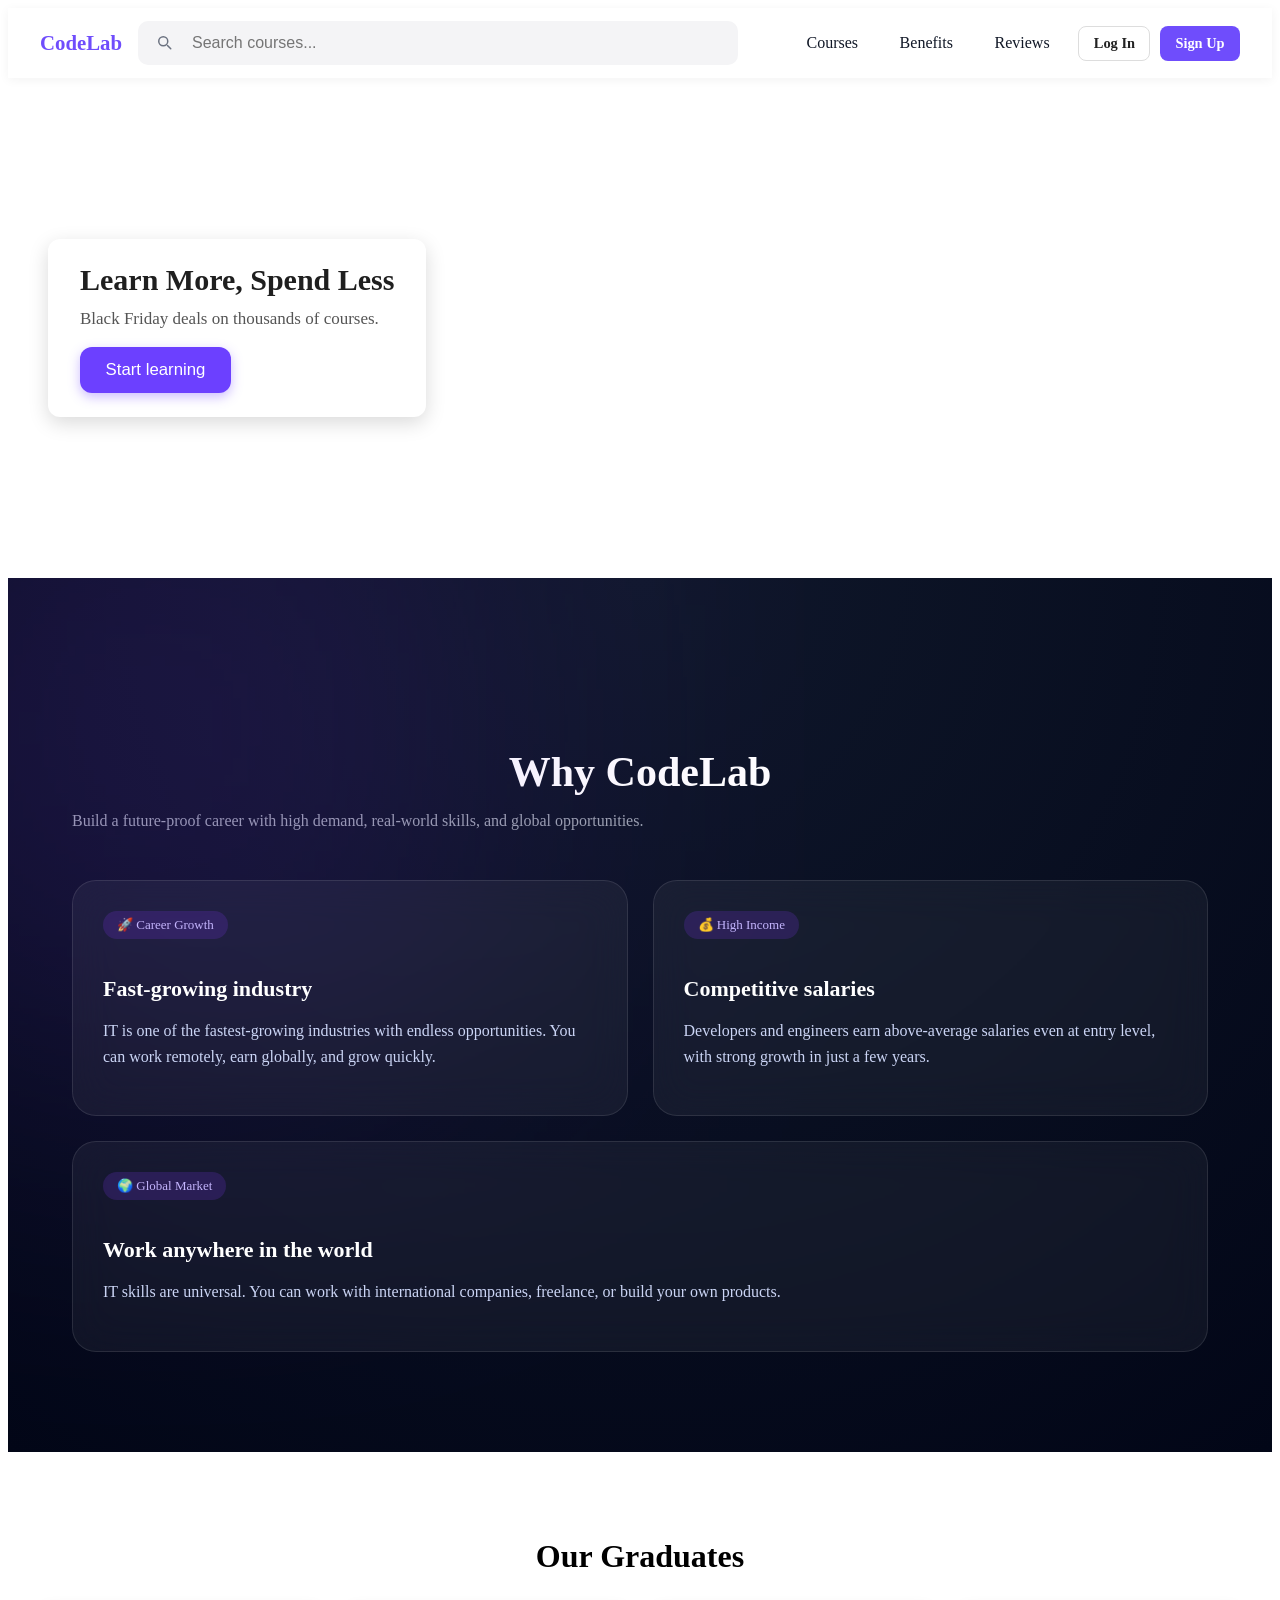
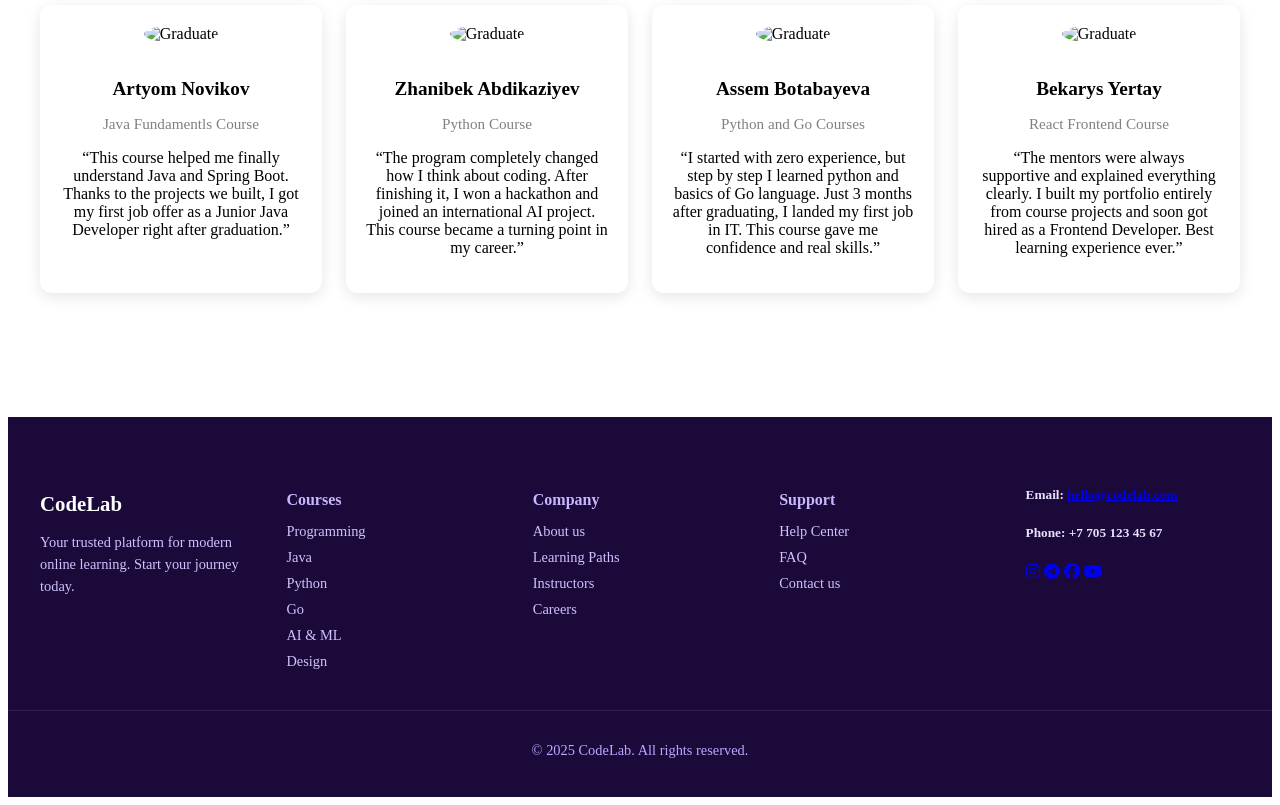
==== index.html @ 87449e45 "Rename main.html to index.html" ====
<!DOCTYPE html>
<html lang="en">
<head>
    <meta charset="UTF-8">
    <meta name="viewport" content="width=device-width, initial-scale=1.0">
    <title>Main page </title>
     <link rel="stylesheet" href="main.css">
     <link rel="stylesheet" href="https://cdnjs.cloudflare.com/ajax/libs/font-awesome/6.5.0/css/all.min.css">
     

     
</head>
<body>
    <header class="site-header">
  <div class="container nav-inner">


    <a class="logo" href="#">CodeLab</a>


    <form class="nav-search" role="search">
      <button type="submit" class="search-btn" aria-label="Search">
        <svg width="18" height="18" viewBox="0 0 24 24" fill="none">
          <path d="M21 21l-4.35-4.35" stroke="currentColor" stroke-width="2" stroke-linecap="round"/>
          <circle cx="11" cy="11" r="6" stroke="currentColor" stroke-width="2" fill="none"/>
        </svg>
      </button>
      <input type="text" placeholder="Search courses..." aria-label="Search">
    </form>


    <nav class="nav-links">
      <ul>
       <li><a href="courses.html">Courses</a></li>
      <li><a href="#Benefits">Benefits</a></li>
      <li><a href="#graduates">Reviews</a></li>
      
      </ul>
    </nav>

     <div class="nav-actions">
      <a class="btn login-btn" href="auth_app.html">Log In</a>
      <a class="btn signup-btn" href="auth_app.html">Sign Up</a>
      <button class="burger" aria-expanded="false" onclick="toggleMobileMenu(this)">☰</button>
    </div>



   

  </div>


  <div class="mobile-menu" id="mobileMenu">
    <form class="mobile-search">
      <input type="text" placeholder="Search courses…" />
      <button type="submit">🔍</button>
    </form>

    
  </div>
</header>

<div >
   <section class="hero">
  <div class="hero-inner">
    <div class="hero-content">
      <h1>Learn More, Spend Less</h1>
      <p>Black Friday deals on thousands of courses.</p>
      <br>
      <button id="startBtn" class="start-btn">Start learning</button>

    </div>
  </div>
</section>

<section class="why-it premium">
  <div class="container">

    <h2 class="section-title">Why CodeLab</h2>
    <p class="section-subtitle">
      Build a future-proof career with high demand, real-world skills, and global opportunities.
    </p>

    <div class="premium-grid">

      <!-- CARD 1 -->
      <div class="premium-card glass animate">
        <span class="badge">🚀 Career Growth</span>
        <h3>Fast-growing industry</h3>
        <p>
          IT is one of the fastest-growing industries with endless opportunities.
          You can work remotely, earn globally, and grow quickly.
        </p>
      </div>

      <!-- CARD 2 -->
      <div class="premium-card glass animate delay">
        <span class="badge">💰 High Income</span>
        <h3>Competitive salaries</h3>
        <p>
          Developers and engineers earn above-average salaries even at entry level,
          with strong growth in just a few years.
        </p>
      </div>

      <!-- BIG CARD -->
      <div class="premium-card big glass animate delay2">
        <span class="badge">🌍 Global Market</span>
        <h3>Work anywhere in the world</h3>
        <p>
          IT skills are universal. You can work with international companies,
          freelance, or build your own products.
        </p>
      </div>

    </div>

  </div>
</section>
<section id="graduates">
    <div class="container graduates-container">
        <h2 class="graduates-title">Our Graduates</h2>
        <div class="graduate-grid">

            <div class="graduate-card">
                <img src="https://raw.githubusercontent.com/AssemBota/online_platform/main/5271888733563194931.jpg" alt="Graduate">
                <h3>Artyom Novikov</h3>
                <p class="role">Java Fundamentls Course</p>
                <p>“This course helped me finally understand Java and Spring Boot. Thanks to the projects we built, I got my first job offer as a Junior Java Developer right after graduation.”</p>
            </div>

            <div class="graduate-card">
                <img src="https://raw.githubusercontent.com/AssemBota/online_platform/main/5274085940047580688.jpg" alt="Graduate">
                <h3>Zhanibek Abdikaziyev</h3>
                <p class="role">Python Course</p>
                <p>“The program completely changed how I think about coding. After finishing it, I won a hackathon and joined an international AI project. This course became a turning point in my career.”</p>
            </div>

            <div class="graduate-card">
                <img src="https://raw.githubusercontent.com/AssemBota/online_platform/main/5271888733563194936.jpg" alt="Graduate">
                <h3>Assem Botabayeva</h3>
                <p class="role">Python and Go Courses</p>
                <p>“I started with zero experience, but step by step I learned python and basics of Go language. Just 3 months after graduating, I landed my first job in IT. This course gave me confidence and real skills.”</p>
            </div>

            <div class="graduate-card">
                <img src="https://raw.githubusercontent.com/AssemBota/online_platform/main/3942224252365809589.jpg" alt="Graduate">
                <h3>Bekarys Yertay</h3>
                <p class="role">React Frontend Course</p>
                <p>“The mentors were always supportive and explained everything clearly. I built my portfolio entirely from course projects and soon got hired as a Frontend Developer. Best learning experience ever.”</p>
            </div>

        </div>
    </div>
</section>


</div>
<footer class="footer">
  <div class="container footer-grid">

    <div class="footer-col">
      <h4>CodeLab</h4>
      <p>Your trusted platform for modern online learning.  
         Start your journey today.</p>
    </div>

    

    <div class="footer-col">
      <h5>Courses</h5>
      <ul>
        <li><a href="#">Programming</a></li>
        <li><a href="#">Java</a></li>
        <li><a href="#">Python</a></li>
        <li><a href="#">Go</a></li>
        <li><a href="#">AI & ML</a></li>
        <li><a href="#">Design</a></li>
      </ul>
    </div>

    <div class="footer-col">
      <h5>Company</h5>
      <ul>
        <li><a href="#">About us</a></li>
        <li><a href="#">Learning Paths</a></li>
        <li><a href="#">Instructors</a></li>
        <li><a href="#">Careers</a></li>
      </ul>
    </div>

    <div class="footer-col">
      <h5>Support</h5>
      <ul>
        <li><a href="#">Help Center</a></li>
        <li><a href="#">FAQ</a></li>
        <li><a href="#">Contact us</a></li>
      </ul>
    </div>

    <div class="footer-contacts">
        <h5>Email: <a href="mailto:hello@codelab.com">hello@codelab.com</a></h5>
        <h5>Phone: +7 705 123 45 67</h5>

        <div class="social-icons">
          <a href="#"><i class="fab fa-instagram"></i></a>
          <a href="#"><i class="fab fa-telegram"></i></a>
          <a href="#"><i class="fab fa-facebook"></i></a>
          <a href="#"><i class="fab fa-youtube"></i></a>
        </div>
      </div>

  </div>

  <div class="footer-bottom">
    <p>© 2025 CodeLab. All rights reserved.</p>
  </div>
</footer>

<div id="applyModal" class="apply-modal">
  <div class="apply-backdrop"></div>

  <div class="apply-card">
    <button class="apply-close" id="applyClose">&times;</button>
    <h3>Submit an Application</h3>

    <form id="applyForm">

      <label>
        Full Name
        <input type="text" id="fullname" required placeholder="John Smith">
      </label>

      <label>
        Phone Number
        <input type="tel" id="phone" required placeholder="+1 234 567 890">
      </label>

      <label>
        Course
        <select id="courseSelect" required>
          <option value="">— Select a course —</option>
          <option>Java Fundamentals</option>
          <option>Python for Beginners</option>
          <option>Go Language Basics</option>
          <option>React Frontend Bootcamp</option>
        </select>
      </label>
       <br>
       <br>
      <button type="submit" class="start-btn">Submit</button>
    </form>
  </div>
  
</div>

<script src="main.js"></script>
<script>
async function loadCourses() {
  const res = await fetch("http://localhost:8080/skills");
  const data = await res.json();

  const container = document.getElementById("courses");
  container.innerHTML = "";

  data.forEach(skill => {
    const card = document.createElement("div");
    card.className = "course-card";
    card.innerHTML = `
      <h3>${skill.name}</h3>
      <button onclick="enroll(${skill.id})">Enroll</button>
    `;
    container.appendChild(card);
  });
}

async function enroll(id) {
  await fetch("http://localhost:8080/enrollments", {
    method: "POST",
    headers: { "Content-Type": "application/json" },
    body: JSON.stringify({ moduleId: id, userId: 1 })
  });

  alert("Enrolled!");
}

window.onload = loadCourses;
</script>

</body>
</html>
---- main.css ----
:root{
  --primary:#6f4dfc;
  --bg:#ffffff;
  --gray:#6b7280;
  --text:#111827;
  --container:1200px;
}


.site-header{
  background:var(--bg);
  box-shadow:0 2px 10px rgba(0,0,0,0.05);
  position:sticky;
  top:0;
  z-index:100;
}

.container{
  max-width:var(--container);
  margin:0 auto;
  padding:0 1rem;
}


.nav-inner{
  height:70px;
  display:flex;
  align-items:center;
  justify-content:space-between;
  gap:1rem;
}


.logo{
  font-size:1.3rem;
  font-weight:700;
  text-decoration:none;
  color:var(--primary);
}


.nav-search{
  flex:1;
  max-width:600px;
  display:flex;
  align-items:center;
  gap:.4rem;
  padding:.4rem .7rem;
  background:#f4f4f6;
  border-radius:10px;
}

.nav-search input{
  flex:1;
  border:none;
  background:none;
  padding:.4rem;
  font-size:1rem;
}

.nav-search button{
  border:none;
  background:none;
  cursor:pointer;
  color:var(--gray);
}


.nav-links ul{
  list-style:none;
  display:flex;
  gap:1rem;
}

.nav-links a{
  text-decoration:none;
  color:var(--text);
  padding:.4rem .8rem;
  border-radius:8px;
}

.nav-links a:hover{
  background:#f2f2f5;
}


.nav-actions{
  display:flex;
  align-items:center;
  gap:.6rem;
}

.btn{
  padding:.5rem .9rem;
  border:1px solid transparent;
  border-radius:8px;
  text-decoration:none;
  font-weight:600;
  font-size:.9rem;
}

.login-btn{
  border:1px solid #ddd;
  color:#222;
}

.signup-btn{
  background:var(--primary);
  color:white;
}

.burger{
  display:none;
  border:none;
  background:none;
  font-size:1.5rem;
  cursor:pointer;
}


.mobile-menu{
  display:none;
  padding:1rem;
  border-top:1px solid #eee;
  background:#fff;
}

.mobile-menu ul{
  list-style:none;
  padding:0;
  margin-top:1rem;
  display:flex;
  flex-direction:column;
  gap:.8rem;
}

.mobile-menu a{
  text-decoration:none;
  color:#222;
}

.mobile-search{
  display:flex;
  gap:.5rem;
}

.mobile-search input{
  flex:1;
  padding:.5rem;
  border:1px solid #ccc;
  border-radius:8px;
}


@media (max-width:900px){
  .nav-search{
    display:none;
  }
  .nav-links{
    display:none;
  }
  .burger{
    display:block;
  }
}
.hero {
    width: 100%;
    background-color: #ffffff;
    padding: 40px 0;
}

.hero-inner {
    max-width: 1300px;  
    height: 420px;       
    margin: 0 auto;      
    background-image: url("https://img-c.udemycdn.com/notices/web_carousel_slide/image/5ab81bd5-af55-4235-9f1e-07cdc7ce0b93.jpg");
    background-size: cover;
    background-position: center;
    background-repeat: no-repeat;
    border-radius: 0;   
    display: flex;
    align-items: center;
    padding-left: 40px; 
}

.hero-content {
    background: white;
    padding: 24px 32px;
    border-radius: 12px;
    max-width: 420px;
    box-shadow: 0 6px 20px rgba(0,0,0,0.15);
}

.hero-content h1 {
    margin: 0 0 12px;
    font-size: 30px;
    color: #1f1f1f;
}

.hero-content p {
    margin: 0;
    color: #555;
    font-size: 17px;
}

.course-hero {
  position: relative;
  width: 100%;
  height: 320px;
  overflow: hidden;
  border-radius: 12px;
  margin-top: 20px;
}
/* start button */
.start-btn {
  background: #6C40FF;      
  color: #fff;
  padding: 0.8rem 1.6rem;
  border-radius: 12px;
  border: none;
  font-size: 1.05rem;
  font-weight: 400;
  cursor: pointer;
  transition: 0.25s;
  box-shadow: 0 4px 12px rgba(108, 64, 255, 0.35);
}

.start-btn:hover {
  background: #5A32E0;      
  box-shadow: 0 6px 16px rgba(108, 64, 255, 0.45);
  transform: translateY(-1px);
}

.apply-card .start-btn {
  padding: 0.55rem 1rem;
  font-size: 0.9rem;
  border-radius: 8px;
  box-shadow: 0 3px 10px rgba(108, 64, 255, 0.25);
}


.apply-modal {
  position: fixed;       
  inset: 0;              
  display: none;         
  justify-content: center;
  align-items: center;
  z-index: 9999;         
}


.apply-modal.show {
  display: flex;
}


.apply-backdrop {
  position: absolute;
  inset: 0;
  background: rgba(0,0,0,0.55);
  backdrop-filter: blur(2px);
  z-index: 1;
}


.apply-card {
  position: relative;   
  width: 360px;
  max-width: calc(100% - 40px);
  margin: 0;             
  background: #ffffff;
  color: #1a0939;
  padding: 1.6rem;
  border-radius: 14px;
  box-shadow: 0 10px 30px rgba(0,0,0,0.25);
  z-index: 2;            
}


.apply-close {
  position: absolute;
  top: 10px;
  right: 10px;
  background: transparent;
  border: none;
  font-size: 1.1rem;
  color: #6C40FF;
  cursor: pointer;
}


.apply-card input,
.apply-card select {
  width: 100%;
  padding: 0.55rem;
  margin-top: 0.3rem;
  border-radius: 10px;
  border: 2px solid rgba(108, 64, 255, 0.18);
  background: #faf7ff;
  color: #1a0939;
  box-sizing: border-box;
}
 




.start-btn:active {
  transform: translateY(0);
  box-shadow: 0 3px 8px rgba(108, 64, 255, 0.35);
}

.course-hero img {
  width: 100%;
  height: 100%;
  object-fit: cover;
  filter: brightness(65%);
}

.course-hero-text {
  position: absolute;
  bottom: 30px;
  left: 40px;
  color: white;
}

.course-hero-text h1 {
  margin: 0;
  font-size: 40px;
  font-weight: 700;
}

.course-content {
  margin-top: 40px;
}

.course-img {
  width: 120px;
  margin-top: 20px;
}

.learn-list li {
  margin-bottom: 8px;
}

.big-btn {
  display: inline-block;
  margin-top: 25px;
  padding: 12px 24px;
  font-size: 18px;
}

/* COURSES SECTION */
.courses-section {
  padding: 60px 0;
}


.section-title {
  text-align: center;
  font-size: 36px;
  margin-bottom: 40px;
  color:var(--primary);
}

.courses-grid {
  display: grid;
  grid-template-columns: repeat(4, 1fr);
  gap: 24px;
  max-width: 1200px;
  margin: 0 auto;
}

.course-card {
  background: #ffffff;
  border-radius: 16px;
  padding: 20px;
  box-shadow: 0 4px 14px rgba(0,0,0,0.12);
  cursor: pointer;
  transition: 0.3s;

}

.course-card:hover {
  transform: translateY(-5px);
  box-shadow: 0 8px 20px rgba(0,0,0,0.18);
}

.course-card img {
  width: 100%;
  border-radius: 12px;
  height: 170px;
  object-fit: cover;
  margin-bottom: 16px;
}

.course-card h3 {
  font-size: 20px;
  margin-bottom: 6px;
}

.course-card p {
  color: #555;
  font-size: 14px;
}
.course-card {
  cursor: pointer;
  transition: transform 0.2s, box-shadow 0.2s;
}

.course-card:hover {
  transform: translateY(-5px);
  box-shadow: 0 8px 20px rgba(0,0,0,0.15);
}


/* WHY JAVA TITLE */
.why-title {
  text-align: center;
  font-size: 38px;
  margin-top: 80px;
  margin-bottom: 50px;
  font-weight: 700;
  color: #1f1f1f;
}


.why-grid {
  max-width: 1300px;
  margin: 0 auto;
  display: grid;
  grid-template-columns: repeat(3, 1fr);
  gap: 35px;
}


.why-card {
  background: #f4f4f6;
  border-radius: 22px;
  padding: 35px;
  display: flex;
  justify-content: space-between;
  align-items: center;
  gap: 20px;
  box-shadow: 0 12px 35px rgba(0, 0, 0, 0.08);
  transition: 0.3s;
  min-height: 260px; 
}

.why-card:hover {
  transform: translateY(-6px);
  box-shadow: 0 18px 40px rgba(0, 0, 0, 0.12);
}


.why-text h3 {
  font-size: 22px;
  font-weight: 700;
  margin-bottom: 12px;
}

.why-text p {
  font-size: 17px;
  line-height: 1.5;
  margin-bottom: 14px;
  color: #444;
}

.quote-author {
  font-size: 14px;
  color: #666;
}


.why-card img {
  width: 130px;
  height: auto;
  object-fit: contain;
}



/* Images */
/* Title */
.salary-title {
  text-align: center;
  font-size: 36px;
  margin-top: 80px;
  margin-bottom: 40px;
  font-weight: 700;
}


.salary-cards {
  display: grid;
  grid-template-columns: repeat(3, 1fr);
  gap: 32px;
  max-width: 1200px;
  margin: 0 auto 80px;
  align-items: end; 
  padding: 0 20px;
}


.salary-card {
  background: #F3EEFF;
  border-radius: 20px;
  padding: 28px 24px; 
  text-align: center;
  box-shadow: 0px 10px 30px rgba(0,0,0,0.06);
  display: flex;
  flex-direction: column;
  justify-content: center;
  transition: transform .18s ease, box-shadow .18s ease;
}


.salary-card:hover {
  transform: translateY(-6px);
  box-shadow: 0px 18px 40px rgba(0,0,0,0.08);
}


.salary-card1 { min-height: 140px; }  
.salary-card2 { min-height: 240px; }  
.salary-card3 { min-height: 360px; }  


.salary-card h3 {
  font-size: 28px;
  margin: 6px 0 12px;
  font-weight: 700;
  color: #111;
}


.level-badge {
  display: inline-block;
  background: #ffffff;
  border-radius: 20px;
  padding: 6px 14px;
  font-size: 13px;
  color: #333;
  box-shadow: 0 2px 6px rgba(0,0,0,0.04);
  margin-bottom: 12px;
}


.salary-card p {
  color: #555;
  margin-top: 8px;
  font-size: 15px;
}


.salary-img {
  width: 110px;
  height: auto;
  margin: 8px auto 12px;
  display: block;
  object-fit: contain;
}


.salary-card p {
  margin-bottom: 8px;
}


@media (max-width: 900px) {
  .salary-cards {
    grid-template-columns: 1fr;
    gap: 20px;
    align-items: stretch;
    padding: 0 16px;
  }
  .salary-card1, .salary-card2, .salary-card3 {
    min-height: auto; 
  }
}
#graduates {
  padding: 60px 0;
  background: white;
}

.graduates-title {
  font-size: 2rem;
  font-weight: 700;
  margin-bottom: 30px;
  text-align: center;
  color: black;
}

.graduate-grid {
  display: grid;
  grid-template-columns: repeat(auto-fit, minmax(250px, 1fr));
  gap: 1.5rem;
}

.graduate-card {
  background: white;
  padding: 20px;
  border-radius: 12px;
  box-shadow: 0 4px 15px rgba(0,0,0,0.1);
  text-align: center;
  transition: 0.25s;
}

.graduate-card:hover {
  transform: translateY(-4px);
  box-shadow: 0 6px 18px rgba(0,0,0,0.12);
}

.graduate-card img {
  width: 110px;
  height: 110px;
  border-radius: 50%;
  object-fit: cover;
  margin-bottom: 15px;
}

.graduate-card h3 {
  font-size: 1.2rem;
  margin-bottom: 8px;
}

.graduate-card .role {
  font-size: 0.95rem;
  color: grey;
  margin-bottom: 12px;
}
.java-info-section {
  max-width: 1200px;
  margin: 80px auto;
  padding: 20px;
}

.java-block {
  display: flex;
  align-items: center;
  justify-content: space-between;
  margin-bottom: 80px;
  gap: 48px;
}


.java-block.reverse {
  flex-direction: row-reverse;
}

.java-text {
  flex: 1 1 55%;
  font-size: 18px;
  line-height: 1.7;
  color: #222;
  padding: 10px 0;
}

.java-text h2 {
  font-size: 36px;
  margin-bottom: 18px;
  color: #111;
}


.java-img {
  flex: 0 0 40%;
  text-align: center;
  
}

.java-block:first-child .java-img1 {
  width: 100%;
  max-width: 520px;
  height: auto;
}



.java-img img {
  width: 100%;
  max-width: 420px;  
  height: auto;
  border-radius: 16px;
  box-shadow: 0 12px 40px rgba(33,33,33,0.08);
}


@media (max-width: 900px) {
  .java-block {
    flex-direction: column;
    text-align: center;
  }
  .java-block.reverse {
    flex-direction: column; 
  }
  .java-text {
    order: 1;
    padding: 10px 16px;
  }
  .java-img {
    order: 2;
    margin-top: 20px;
    width: 100%;
  }
  .java-img img {
    max-width: 360px;
  }
}








/* ===== FOOTER ===== */
.footer {
  background: #1a0939; 
  color: #e8e0ff;
  padding: 3rem 0 1.5rem;
  margin-top: 4rem;
}



.footer-grid {
  display: grid;
  grid-template-columns: repeat(auto-fit, minmax(180px, 1fr));
  gap: 2rem;
}

.footer-col h4 {
  font-size: 1.3rem;
  margin-bottom: 1rem;
  color: #ffffff;
  font-weight: 700;
}

.footer-col h5 {
  font-size: 1rem;
  margin-bottom: 0.8rem;
  color: #c9b6ff;
  font-weight: 600;
}

.footer-col p {
  color: #cfc2ff;
  font-size: 0.9rem;
  line-height: 1.5;
}

.footer-col ul {
  list-style: none;
  padding: 0;
  margin: 0;
}

.footer-col ul li {
  margin-bottom: 0.5rem;
}

.footer-col ul li a {
  color: #cfc2ff;
  text-decoration: none;
  font-size: 0.9rem;
  transition: 0.3s;
}

.footer-col ul li a:hover {
  color: #ffffff;
  padding-left: 4px;
}

.footer-bottom {
  text-align: center;
  margin-top: 2rem;
  padding-top: 1rem;
  border-top: 1px solid rgba(255, 255, 255, 0.1);
  font-size: 0.9rem;
  color: #b9a9ff;
}


/* ---- About Python (same style as Java) ---- */
.container { max-width: 1200px; margin: 0 auto; padding: 0 24px; }

.section-title {
  text-align: center;
  font-size: 40px;
  margin: 70px 0 40px;
  font-weight: 700;
  color: #111;
}

.about-grid {
  display: grid;
  grid-template-columns: repeat(3, 1fr);
  gap: 30px;
  align-items: start;
}

.about-card {
  background: #f6f2ff;
  border-radius: 18px;
  padding: 28px 26px;
  box-shadow: 0 12px 30px rgba(18,18,18,0.06);
  min-height: 340px;
  display: flex;
  flex-direction: column;
}

.about-icon {
  width: 72px;
  margin-bottom: 18px;
}

.about-card h3 {
  font-size: 22px;
  margin: 6px 0 12px;
  color: #111;
}

.about-card p,
.about-card ul {
  color: #444;
  font-size: 16px;
  line-height: 1.6;
}

.why-list li,
.learn-list li {
  margin-bottom: 10px;
}

.btn-cta {
  display: inline-block;
  margin-top: 18px;
  padding: 10px 18px;
  background: #6a1b9a;
  color: #fff;
  border-radius: 10px;
  text-decoration: none;
  font-weight: 600;
}

@media (max-width: 980px) {
  .about-grid { grid-template-columns: 1fr; }
  .section-title { font-size: 32px; }
}

.courses-layout {
  display: flex;
  gap: 40px;
}

.courses-grid {
  display: grid;
  grid-template-columns: repeat(2, 1fr);
  gap: 20px;
  flex: 2;
}

.course-card {
  background: white;
  border-radius: 20px;
  padding: 20px;
  box-shadow: 0 10px 25px rgba(0,0,0,0.1);
  transition: 0.3s;
}

.course-card:hover {
  transform: translateY(-6px);
}

.course-card h3 {
  margin-bottom: 10px;
}

.course-card button {
  margin-top: 10px;
  background: linear-gradient(135deg, #6a5acd, #836fff);
  color: white;
  border: none;
  padding: 8px 14px;
  border-radius: 10px;
  cursor: pointer;
}

.path-box {
  flex: 1;
  background: #f4f5ff;
  padding: 20px;
  border-radius: 20px;
}

.apply-btn {
  width: 100%;
  background: black;
  color: white;
  padding: 12px;
  border-radius: 10px;
  margin-top: 15px;
}
/* SECTION */
.premium {
  padding: 100px 40px;
  background: radial-gradient(circle at top, #0f172a, #020617);
  color: white;
  position: relative;
  overflow: hidden;
}

/* GLOW BACKGROUND */
.premium::before {
  content: "";
  position: absolute;
  width: 500px;
  height: 500px;
  background: #7c3aed;
  filter: blur(200px);
  opacity: 0.3;
  top: -100px;
  left: -100px;
}

.section-title {
  font-size: 42px;
  font-weight: 800;
  margin-bottom: 10px;
  color: white; /* ВОТ ЭТО ГЛАВНОЕ */
}
.section-subtitle {
  color: #9ca3af;
  max-width: 600px;
  margin-bottom: 50px;
}

/* GRID */
.premium-grid {
  display: grid;
  grid-template-columns: repeat(2, 1fr);
  gap: 25px;
}

/* CARD */
.premium-card {
  border-radius: 24px;
  padding: 30px;
  transition: 0.4s;
  backdrop-filter: blur(20px);
  border: 1px solid rgba(255,255,255,0.1);
}

/* GLASS EFFECT */
.glass {
  background: rgba(255,255,255,0.05);
}

/* BIG CARD */
.big {
  grid-column: span 2;
}

/* BADGE */
.badge {
  display: inline-block;
  background: rgba(124,58,237,0.2);
  color: #c4b5fd;
  padding: 6px 14px;
  border-radius: 20px;
  font-size: 13px;
  margin-bottom: 15px;
}

/* TEXT */
.premium-card h3 {
  font-size: 22px;
  margin-bottom: 10px;
}

.premium-card p {
  color: #cbd5f5;
  line-height: 1.6;
}

/* HOVER */
.premium-card:hover {
  transform: translateY(-10px) scale(1.02);
  border-color: rgba(124,58,237,0.6);
}

/* ANIMATION */
.animate {
  opacity: 0;
  transform: translateY(40px);
  transition: 0.8s;
}

.animate.show {
  opacity: 1;
  transform: translateY(0);
}

.delay {
  transition-delay: 0.2s;
}

.delay2 {
  transition-delay: 0.4s;
}
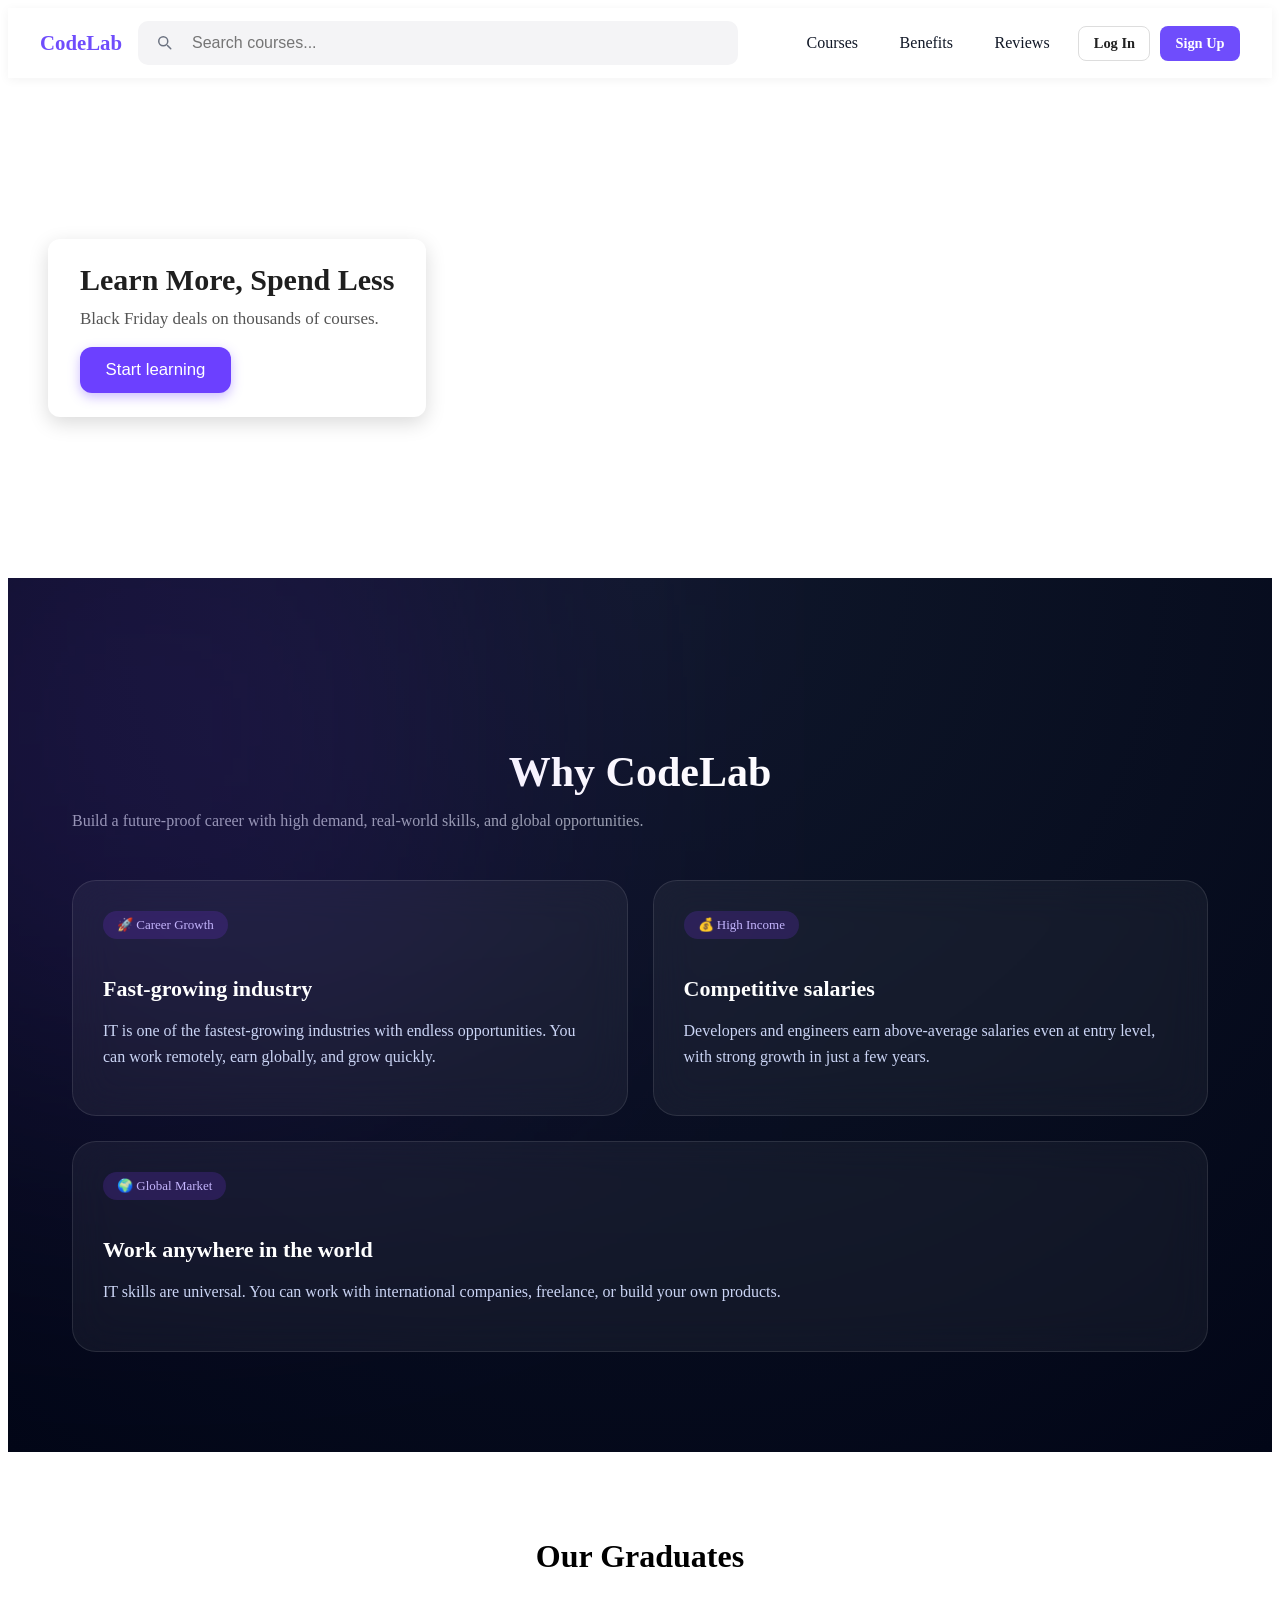
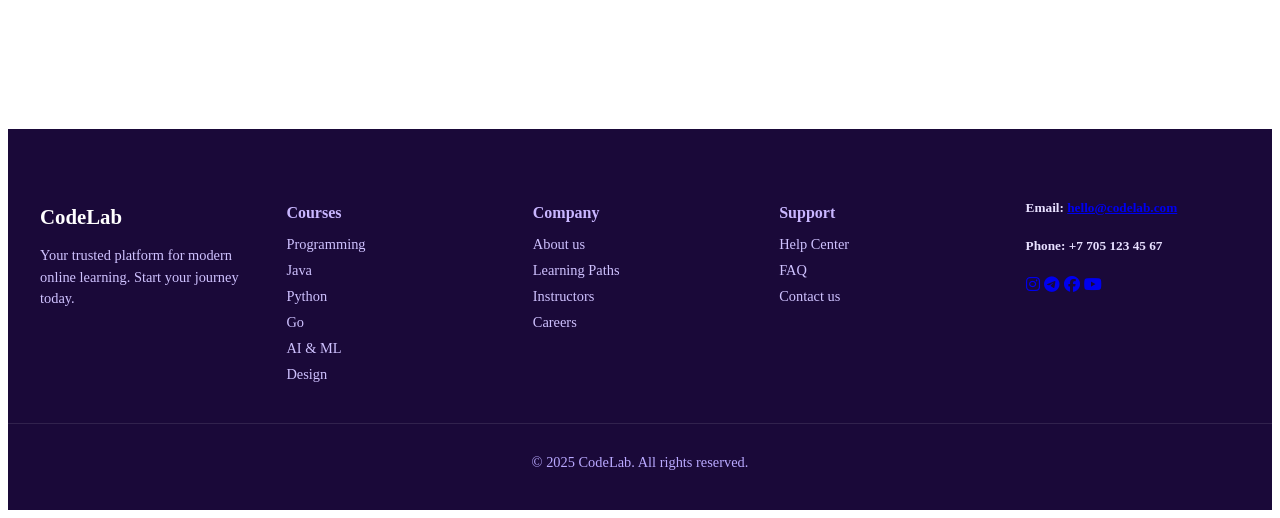
==== commit 3846c22e: "Remove graduate cards from index.html Removed graduate cards from the graduates section." ====
--- a/index.html
+++ b/index.html
@@ -121,37 +121,7 @@
 <section id="graduates">
     <div class="container graduates-container">
         <h2 class="graduates-title">Our Graduates</h2>
-        <div class="graduate-grid">
-
-            <div class="graduate-card">
-                <img src="https://raw.githubusercontent.com/AssemBota/online_platform/main/5271888733563194931.jpg" alt="Graduate">
-                <h3>Artyom Novikov</h3>
-                <p class="role">Java Fundamentls Course</p>
-                <p>“This course helped me finally understand Java and Spring Boot. Thanks to the projects we built, I got my first job offer as a Junior Java Developer right after graduation.”</p>
-            </div>
-
-            <div class="graduate-card">
-                <img src="https://raw.githubusercontent.com/AssemBota/online_platform/main/5274085940047580688.jpg" alt="Graduate">
-                <h3>Zhanibek Abdikaziyev</h3>
-                <p class="role">Python Course</p>
-                <p>“The program completely changed how I think about coding. After finishing it, I won a hackathon and joined an international AI project. This course became a turning point in my career.”</p>
-            </div>
-
-            <div class="graduate-card">
-                <img src="https://raw.githubusercontent.com/AssemBota/online_platform/main/5271888733563194936.jpg" alt="Graduate">
-                <h3>Assem Botabayeva</h3>
-                <p class="role">Python and Go Courses</p>
-                <p>“I started with zero experience, but step by step I learned python and basics of Go language. Just 3 months after graduating, I landed my first job in IT. This course gave me confidence and real skills.”</p>
-            </div>
-
-            <div class="graduate-card">
-                <img src="https://raw.githubusercontent.com/AssemBota/online_platform/main/3942224252365809589.jpg" alt="Graduate">
-                <h3>Bekarys Yertay</h3>
-                <p class="role">React Frontend Course</p>
-                <p>“The mentors were always supportive and explained everything clearly. I built my portfolio entirely from course projects and soon got hired as a Frontend Developer. Best learning experience ever.”</p>
-            </div>
-
-        </div>
+        
     </div>
 </section>
 
